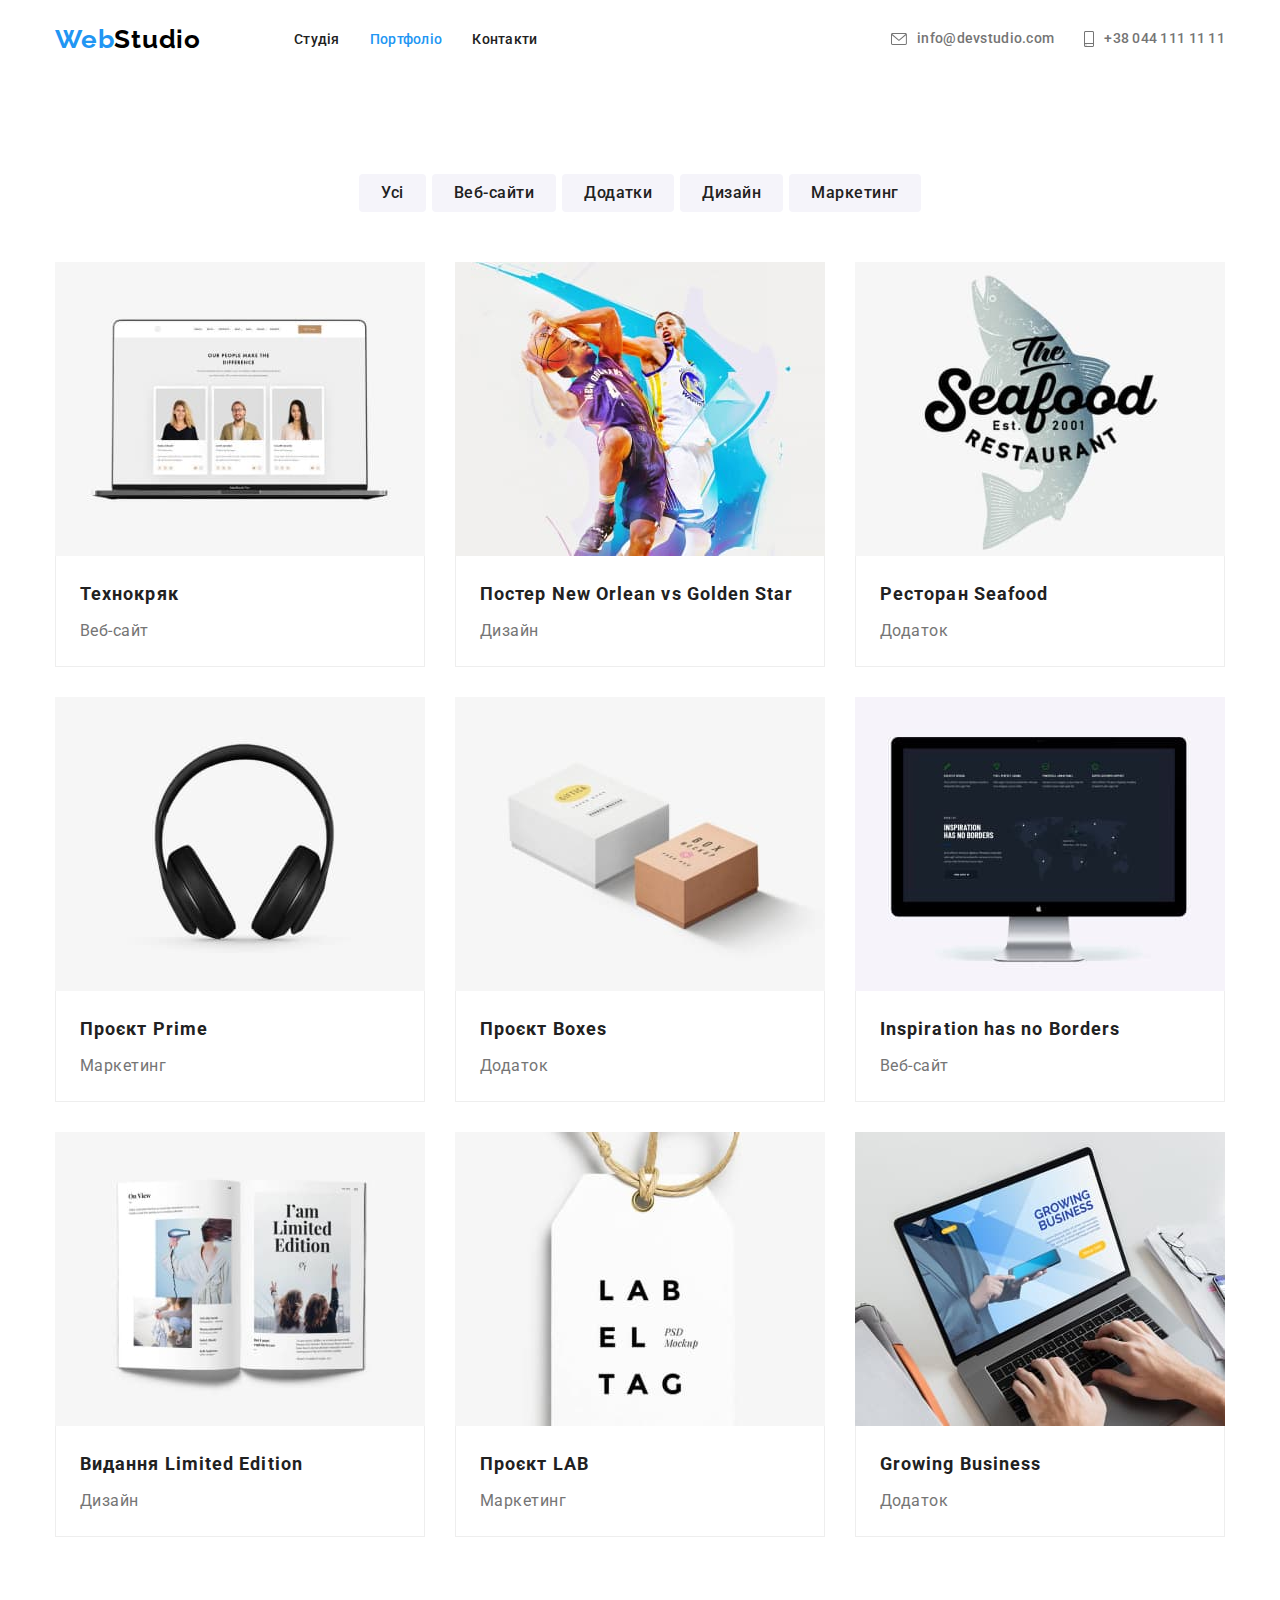
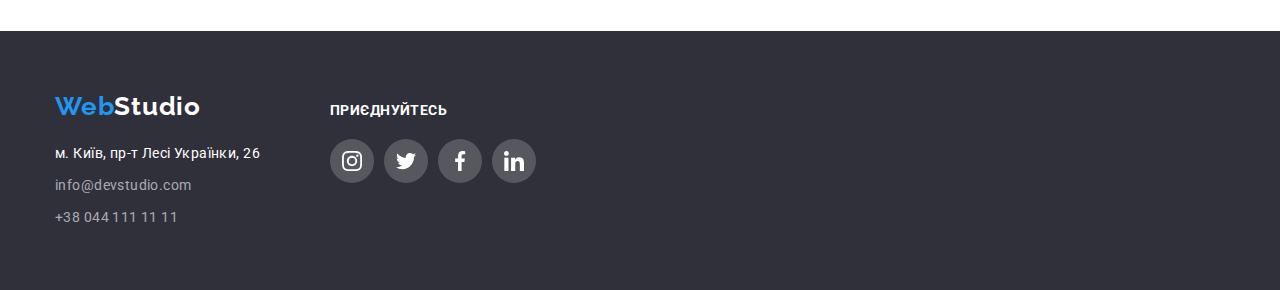
==== portfolio.html @ f6589f6b "1" ====
<!DOCTYPE html>
<html lang="uk">
  <head>
    <meta charset="UTF-8" />
    <meta http-equiv="X-UA-Compatible" content="IE=edge" />
    <meta name="viewport" content="width=device-width, initial-scale=1.0" />
    <title>WebStudio</title>
    <link rel="preconnect" href="https://fonts.googleapis.com" />
    <link rel="preconnect" href="https://fonts.gstatic.com" crossorigin />
    <link
      href="https://fonts.googleapis.com/css2?family=Raleway:wght@700&family=Roboto:wght@400;500;700;900&display=swap"
      rel="stylesheet"
    />
    <link
      href="https://fonts.googleapis.com/css2?family=Raleway:wght@700&family=Roboto:wght@400;500;700;900&display=swap"
      rel="stylesheet"
    />
    <link
      rel="stylesheet"
      href="https://cdnjs.cloudflare.com/ajax/libs/modern-normalize/1.1.0/modern-normalize.min.css"
    />
    <link rel="stylesheet" href="./css/styles.css" />
  </head>
  <body class="site-body">
    <header class="header">
      <div class="contact-nav nav">
        <nav class="header-nav">
          <a href="./index.html" class="header-logo link"
            ><span class="span-logo">Web</span>Studio</a
          >
          <ul class="header-list list">
            <li class="header-nav-item">
              <a class="header-nav-link link" href="./index.html">Студія</a>
            </li>
            <li class="header-nav-item">
              <a class="header-nav-link link current" href="./portfolio.html"
                >Портфоліо</a
              >
            </li>
            <li class="header-nav-item">
              <a class="header-nav-link link" href="#">Контакти</a>
            </li>
          </ul>
        </nav>
        <ul class="header-contact-list list">
          <li class="header-contact-item">
            <a class="header-contact-mail link" href="mailto:info@devstudio.com"
              ><svg class="header-mail-item" width="16" height="12">
                <use href="./images/icon/icon.svg#icon-envelope"></use></svg
              >info@devstudio.com</a
            >
          </li>
          <li class="header-contact-item">
            <a class="header-contact-tel link" href="tel:+380961111111"
              ><svg class="header-tel-item" width="10" height="16">
                <use href="./images/icon/icon.svg#icon-smartphone"></use>
              </svg>
              +38 044 111 11 11</a
            >
          </li>
        </ul>
      </div>
    </header>

    <main class="main">
      <section class="section-portfolio">
        <div class="container-portfolio">
          <h1 hidden>Портфоліо</h1>
          <ul class="portfolio-main-btn list">
            <li class="portfolio-filter">
              <button type="button" class="portfolio-btn link">Усі</button>
            </li>
            <li class="portfolio-filter">
              <button type="button" class="portfolio-btn link">
                Веб-сайти
              </button>
            </li>
            <li class="portfolio-filter">
              <button type="button" class="portfolio-btn link">Додатки</button>
            </li>
            <li class="portfolio-filter">
              <button type="button" class="portfolio-btn link">Дизайн</button>
            </li>
            <li class="portfolio-filter">
              <button type="button" class="portfolio-btn link">
                Маркетинг
              </button>
            </li>
          </ul>

          <ul class="card-list list">
            <li class="brite-list">
              <a class="card link" href="./images/portfolio-img/laptop.jpg">
                <img
                  class="img"
                  src="./images/portfolio-img/laptop.jpg"
                  alt="laptop"
                  width="370"
                  height="294"
                />

                <div class="portfolio-text">
                  <h2 class="portfolio-title link">Технокряк</h2>
                  <p class="portfolio-paragrapf link">Веб-сайт</p>
                </div>
              </a>
            </li>

            <li class="brite-list">
              <a class="card link" href="./images/portfolio-img/basketball.jpg">
                <img
                  src="./images/portfolio-img/basketball.jpg"
                  alt="poster"
                  width="370"
                  height="294"
                />
                <div class="portfolio-text">
                  <h2 lang="en" class="portfolio-title link">
                    Постер New Orlean vs Golden Star
                  </h2>
                  <p class="portfolio-paragrapf link">Дизайн</p>
                </div>
              </a>
            </li>

            <li class="brite-list">
              <a
                class="card link"
                href="./images/portfolio-img/baner-seafood.jpg"
              >
                <img
                  src="./images/portfolio-img/baner-seafood.jpg"
                  alt="seafood"
                  width="370"
                  height="294"
                />
                <div class="portfolio-text">
                  <h2 class="portfolio-title link">Ресторан Seafood</h2>
                  <p class="portfolio-paragrapf link">Додаток</p>
                </div>
              </a>
            </li>

            <li class="brite-list">
              <a class="card link" href="./images/portfolio-img/headphone.jpg">
                <img
                  src="./images/portfolio-img/headphone.jpg"
                  alt="headphone"
                  width="370"
                  height="294"
                />
                <div class="portfolio-text">
                  <h2 lang="en" class="portfolio-title link">Проєкт Prime</h2>
                  <p class="portfolio-paragrapf link">Маркетинг</p>
                </div>
              </a>
            </li>

            <li class="brite-list">
              <a class="card link" href="./images/portfolio-img/box.jpg">
                <img
                  src="./images/portfolio-img/box.jpg"
                  alt="box"
                  width="370"
                  height="294"
                />
                <div class="portfolio-text">
                  <h2 class="portfolio-title link">Проєкт Boxes</h2>
                  <p class="portfolio-paragrapf link">Додаток</p>
                </div></a
              >
            </li>

            <li class="brite-list">
              <a class="card link" href="./images/portfolio-img/pc.jpg">
                <img
                  src="./images/portfolio-img/pc.jpg"
                  alt="pc"
                  width="370"
                  height="294"
                />
                <div class="portfolio-text">
                  <h2 lang="en" class="portfolio-title link">
                    Inspiration has no Borders
                  </h2>
                  <p class="portfolio-paragrapf link">Веб-сайт</p>
                </div></a
              >
            </li>

            <li class="brite-list">
              <a class="card link" href="./images/portfolio-img/magazine.jpg">
                <img
                  src="./images/portfolio-img/magazine.jpg"
                  alt="magazine"
                  width="370"
                  height="294"
                />
                <div class="portfolio-text">
                  <h2 lang="en" class="portfolio-title link">
                    Видання Limited Edition
                  </h2>
                  <p class="portfolio-paragrapf link">Дизайн</p>
                </div></a
              >
            </li>

            <li class="brite-list">
              <a class="card link" href="./images/portfolio-img/baner-lab.jpg">
                <img
                  src="./images/portfolio-img/baner-lab.jpg"
                  alt="baner-lab"
                  width="370"
                  height="294"
                />
                <div class="portfolio-text">
                  <h2 class="portfolio-title link">Проєкт LAB</h2>
                  <p class="portfolio-paragrapf link">Маркетинг</p>
                </div></a
              >
            </li>

            <li class="brite-list">
              <a class="card link" href="./images/portfolio-img/notebook.jpg">
                <img
                  src="./images/portfolio-img/notebook.jpg"
                  alt="notebook"
                  width="370"
                  height="294"
                />
                <div class="portfolio-text">
                  <h2 lang="en" class="portfolio-title link">
                    Growing Business
                  </h2>
                  <p class="portfolio-paragrapf link">Додаток</p>
                </div></a
              >
            </li>
          </ul>
        </div>
      </section>
    </main>
  </body>
  <footer class="footer">
    <div class="footer-box container">
      <div class="footer-container">
        <div class="">
          <a class="footer-logo link" href="./index.html">
            <span class="logo link">Web</span>Studio</a
          >
          <address class="footer-contact">
            <ul class="footer-contact-list list">
              <li class="footer-contact-item">
                <a
                  class="footer-contact-gps link"
                  href="https://google.com"
                  target="_blank"
                  rel="noopener noreferrer nofollow"
                  >м. Київ, пр-т Лесі Українки, 26</a
                >
              </li>
              <li class="footer-contact-item">
                <a
                  class="footer-contact-mail link"
                  href="mailto:info@devstudio.com"
                  >info@devstudio.com</a
                >
              </li>

              <li class="footer-contact-item">
                <a class="footer-contact-tel link" href="tel:+380961111111">
                  +38 044 111 11 11</a
                >
              </li>
            </ul>
          </address>
        </div>
      </div>
      <div class="footer-soc-container">
        <h2 class="footer-soc-title">Приєднуйтесь</h2>
        <ul class="footer-soc-list list">
          <li class="footer-soc-item">
            <a href="" class="footer-soc-link link">
              <svg width="20" height="20">
                <use href="./images/icon/icon.svg#icon-instagram"></use>
              </svg>
            </a>
          </li>
          <li class="footer-soc-item">
            <a href="" class="footer-soc-link link">
              <svg width="20" height="20">
                <use href="./images/icon/icon.svg#icon-twitter"></use>
              </svg>
            </a>
          </li>
          <li class="footer-soc-item">
            <a href="" class="footer-soc-link link">
              <svg width="20" height="20">
                <use href="./images/icon/icon.svg#icon-facebook"></use>
              </svg>
            </a>
          </li>
          <li class="footer-soc-item">
            <a href="" class="footer-soc-link link">
              <svg width="20" height="20">
                <use href="./images/icon/icon.svg#icon-linkedin"></use>
              </svg>
            </a>
          </li>
        </ul>
      </div>
    </div>
  </footer>
</html>
---- css/styles.css ----
.site-body {
  font-family: "Roboto", sans-serif;
  background: #ffffff;
}
.list {
  list-style: none;
  display: flex;
  gap: 30px;
}
.link {
  text-decoration: none;
}
.link:hover {
  color: #2196f3;
}
.link:focus {
  color: #2196f3;
}
p,
h1,
h2,
h3,
h4,
h5,
h6 {
  margin: 0;
}
ul,
ol {
  margin: 0;
  padding-left: 0;
}
img {
  display: block;
}

.header {
  background: #ffffff;
  padding-top: 24px;
  padding-bottom: 25px;
}
.container {
  width: 1200px;
  padding-left: 15px;
  padding-right: 15px;
  margin: 0 auto;
}

.contact-nav {
  width: 1200px;
  padding-left: 15px;
  padding-right: 15px;
  margin: 0 auto;
}

.nav {
  display: flex;
  align-items: center;
  justify-content: space-between;
}
.header-nav {
  display: flex;
  align-items: center;
}
.header-logo {
  font-family: "Raleway", sans-serif;
  font-weight: 700;
  font-size: 26px;
  line-height: 1.19;
  letter-spacing: 0.03em;
  color: #000000;
}
.header-list {
  margin-left: 93px;
}
.span-logo {
  color: #2196f3;
}
/*
.header-nav-item {
}*/
.header-nav-link {
  font-weight: 500;
  font-size: 14px;
  line-height: 1.14;
  letter-spacing: 0.02em;
  color: #212121;
}
.current {
  color: #2196f3;
}
.header-contact-list {
  display: flex;
}
/*.header-contact-item {
}*/
.header-contact-mail {
  font-weight: 500;
  font-size: 14px;
  line-height: 1.14;
  letter-spacing: 0.02em;
  color: #757575;
  display: flex;
  align-items: center;
}
.header-mail-item {
  fill: currentColor;
  margin-right: 10px;
}
.header-tel-item {
  fill: currentColor;
  margin-right: 10px;
}
.header-contact-tel {
  font-weight: 500;
  font-size: 14px;
  line-height: 1.14;
  letter-spacing: 0.02em;
  color: #757575;
  display: flex;
  align-items: center;
}
.hero {
  background: #2f303a;
  padding-top: 200px;
  padding-bottom: 200px;
  background-image: linear-gradient(
      rgba(47, 48, 58, 0.4),
      rgba(47, 48, 58, 0.4)
    ),
    url(../images/heroimg.jpg);
  background-repeat: no-repeat;
  background-position: center;
  background-size: cover;
  width: 1600px;
  height: 600px;
  margin: 0 auto;
}
.hero-title {
  font-weight: 900;
  font-size: 44px;
  line-height: 1.36;
  text-align: center;
  letter-spacing: 0.06em;
  text-transform: uppercase;
  color: #ffffff;
  width: 696px;
  margin-bottom: 30px;
  margin-right: auto;
  margin-left: auto;
}
.hero-btn {
  font-family: inherit;
  font-weight: 700;
  font-size: 16px;
  line-height: 1.88;
  letter-spacing: 0.06em;
  color: #ffffff;
  margin: 0 auto;
  display: flex;
  padding: 10px 32px;
  background-color: #2196f3;

  box-shadow: 0px 4px 4px rgba(0, 0, 0, 0.15);
  border-radius: 4px;
}

.benefits-soc-list {
  width: 100%;
  height: 100%;
}

.benefits-soc-item {
  height: 120px;
  display: block;
  display: flex;
  align-items: center;
  justify-content: center;
  border-radius: 4px;
  margin-bottom: 30px;
  background-color: #f5f4fa;
}

.features {
  padding-top: 94px;
  padding-bottom: 94px;
}
/* hidden .benefits {}*/
.features-title {
  font-weight: 700;
  font-size: 14px;
  line-height: 1.14;
  letter-spacing: 0.03em;
  text-transform: uppercase;
  color: #212121;
  margin-bottom: 10px;
}
.features-text {
  font-size: 14px;
  line-height: 1.71;
  letter-spacing: 0.03em;
  color: #757575;
}
.features-item {
  width: 270px;
}

.different {
  padding-bottom: 94px;
}
.different-title {
  font-weight: 700;
  font-size: 36px;
  line-height: 1.16;
  text-align: center;
  letter-spacing: 0.03em;
  color: #212121;
  margin-bottom: 50px;
}
/*
.different-item {
}*/
.team {
  background-color: #f5f4fa;
  padding-top: 94px;
  padding-bottom: 94px;
}
.team-title {
  font-weight: 700;
  font-size: 36px;
  line-height: 1.16;
  text-align: center;
  letter-spacing: 0.03pm;
  color: #212121;
  margin-bottom: 50px;
}

.team-img {
  background-color: #ffffff;
  box-shadow: 0px 1px 3px rgba(0, 0, 0, 0.12), 0px 1px 1px rgba(0, 0, 0, 0.14),
    0px 2px 1px rgba(0, 0, 0, 0.2);
  border-radius: 0px 0px 4px 4px;
}

.team-soc-list {
  justify-content: center;
  gap: 10px;
}

.team-soc-item {
  width: 44px;
  height: 44px;
}
.team-soc-link {
  width: 100%;
  height: 100%;
  border-radius: 50%;
  display: block;
  display: flex;
  align-items: center;
  justify-content: center;
  fill: #afb1b8;
}

.team-soc-link:hover,
.team-soc-link:focus {
  background-color: #2196f3;
  fill: #ffffff;
}

.team-soc-link:hover {
  background-color: #2196f3;
}
.team-soc-link:hover .team-soc-icon {
  fill: #ffffff;
}

.team-worker {
  font-weight: 500;
  font-size: 16px;
  line-height: 1.19;
  text-align: center;
  letter-spacing: 0.03em;
  color: #212121;
  margin-bottom: 10px;
}
.team-profession {
  line-height: 1.19;
  text-align: center;
  letter-spacing: 0.03em;
  color: #757575;
  margin-bottom: 16px;
}
.team-worker-profession {
  padding-top: 30px;
  padding-bottom: 30px;
}

.test-list {
  display: flex;
  gap: 30px;
}

.test-item {
  width: calc(100% - 150px / 6);
  height: 92px;
}
.test-link {
  width: 100%;
  height: 100%;
  border: 1px solid #afb1b8;
  border-radius: 5px;
  display: flex;
  align-items: center;
  justify-content: center;
  fill: #afb1b8;
}

.test-link:hover,
.test-link:focus {
  fill: #2196f3;
  border: 1px solid #2196f3;
}

.container-client {
  width: 1200px;
  padding-left: 15px;
  padding-right: 15px;
  margin: 0 auto;
}
.client {
  padding-top: 94px;
  padding-bottom: 94px;
}

.footer {
  background-color: #2f303a;
  padding-top: 60px;
  padding-bottom: 60px;
}
.footer-logo {
  font-family: "Raleway", sans-serif;
  font-weight: 700;
  font-size: 26px;
  line-height: 1.19;
  letter-spacing: 0.03em;
  color: #ffffff;
}
.logo {
  color: #2196f3;
}
.footer-contact {
  font-style: normal;
  margin-top: 20px;
}
.footer-contact-list {
  display: inline;
}
.footer-contact-gps {
  font-size: 14px;
  line-height: 1.71;
  letter-spacing: 0.03em;
  color: #ffffff;
}
.footer-contact-mail {
  font-size: 14px;
  line-height: 1.71;
  letter-spacing: 0.03em;
  color: rgba(255, 255, 255, 0.6);
}
.footer-contact-tel {
  font-size: 14px;
  line-height: 1.71;
  letter-spacing: 0.03em;
  color: rgba(255, 255, 255, 0.6);
}
.footer-contact-item {
  margin-bottom: 8px;
}

.footer-contact-item:last-child {
  margin-bottom: 0px;
}

.footer-box {
  display: flex;
  align-items: baseline;
}

.footer-soc-title {
  font-weight: 700;
  font-size: 14px;
  line-height: 1.14;
  letter-spacing: 0.03em;
  text-transform: uppercase;
  color: #ffffff;
  margin-bottom: 20px;
}
.footer-soc-list {
  display: flex;
  gap: 10px;
}
.footer-soc-container {
  margin-left: 70px;
}

.footer-soc-item {
  width: 44px;
  height: 44px;
  border-radius: 50%;
  background-color: rgba(255, 255, 255, 0.1);
}

.footer-soc-item:hover,
.footer-soc-item:focus {
  background-color: #2196f3;
  fill: #ffffff;
}
.footer-soc-link {
  width: 100%;
  height: 100%;
  border-radius: 50%;
  fill: #ffffff;
  background: rgba(255, 255, 255, 0.1);
  display: flex;
  align-items: center;
  justify-content: center;
}
.footer-soc-link:hover,
.footer-soc-link:focus {
  background-color: #2196f3;
  fill: #ffffff;
}

/*portfol*/

.section-portfolio {
  padding-top: 94px;
  padding-bottom: 94px;
}
.portfolio-main-btn {
  margin-bottom: 50px;
  display: flex;
  gap: 6px;
  justify-content: center;
}
.container-portfolio {
  width: 1200px;
  padding-left: 15px;
  padding-right: 15px;
  margin: 0 auto;
}

.portfolio-btn {
  font-family: inherit;
  font-weight: 500;
  font-size: 16px;
  line-height: 1.62;
  text-align: center;
  letter-spacing: 0.03em;
  color: #212121;
  border: none;
  cursor: pointer;
  background: #f5f4fa;
  border-radius: 4px;

  border: none;
  padding-left: 22px;
  padding-right: 22px;
  padding-top: 6px;
  padding-bottom: 6px;
}
.hero-btn:focus {
  color: #212121;
}
.hero-btn:hover {
  color: #212121;
}

.portfolio-btn:focus,
.portfolio-btn:hover {
  color: #ffffff;
  background-color: #2196f3;
}
.portfolio-filter {
}
.portfolio-filter:hover,
.portfolio-filter:focus {
  box-shadow: 0px 3px 1px rgba(0, 0, 0, 0.1), 0px 1px 2px rgba(0, 0, 0, 0.08),
    0px 2px 2px rgba(0, 0, 0, 0.12);
  border-radius: 4px;
}

/*.img {
}*/
.portfolio-text {
  padding-top: 20px;
  padding-bottom: 20px;
  padding-left: 24px;
  padding-right: 24px;
  border-right: 1px solid #eeeeee;
  border-bottom: 1px solid #eeeeee;
  border-left: 1px solid #eeeeee;
}
.portfolio-title {
  font-weight: 700;
  font-size: 18px;
  line-height: 2;
  letter-spacing: 0.06em;
  color: #212121;
  margin-bottom: 4px;
}
.portfolio-paragrapf {
  line-height: 1.88;
  letter-spacing: 0.03em;
  color: #757575;
}
.container-portfolio {
  width: 1200px;
  margin-left: auto;
  margin-right: auto;
  justify-content: center;
  padding-top: 0px;
  padding-bottom: 0px;
  padding-left: 15px;
  padding-right: 15px;
}
.card-list {
  display: flex;
  flex-wrap: wrap;
}
.card {
  display: block;
}

.card:hover,
.card:focus {
  box-shadow: 0px 1px 1px rgba(0, 0, 0, 0.12), 0px 4px 4px rgba(0, 0, 0, 0.06),
    1px 4px 6px rgba(0, 0, 0, 0.16);
}
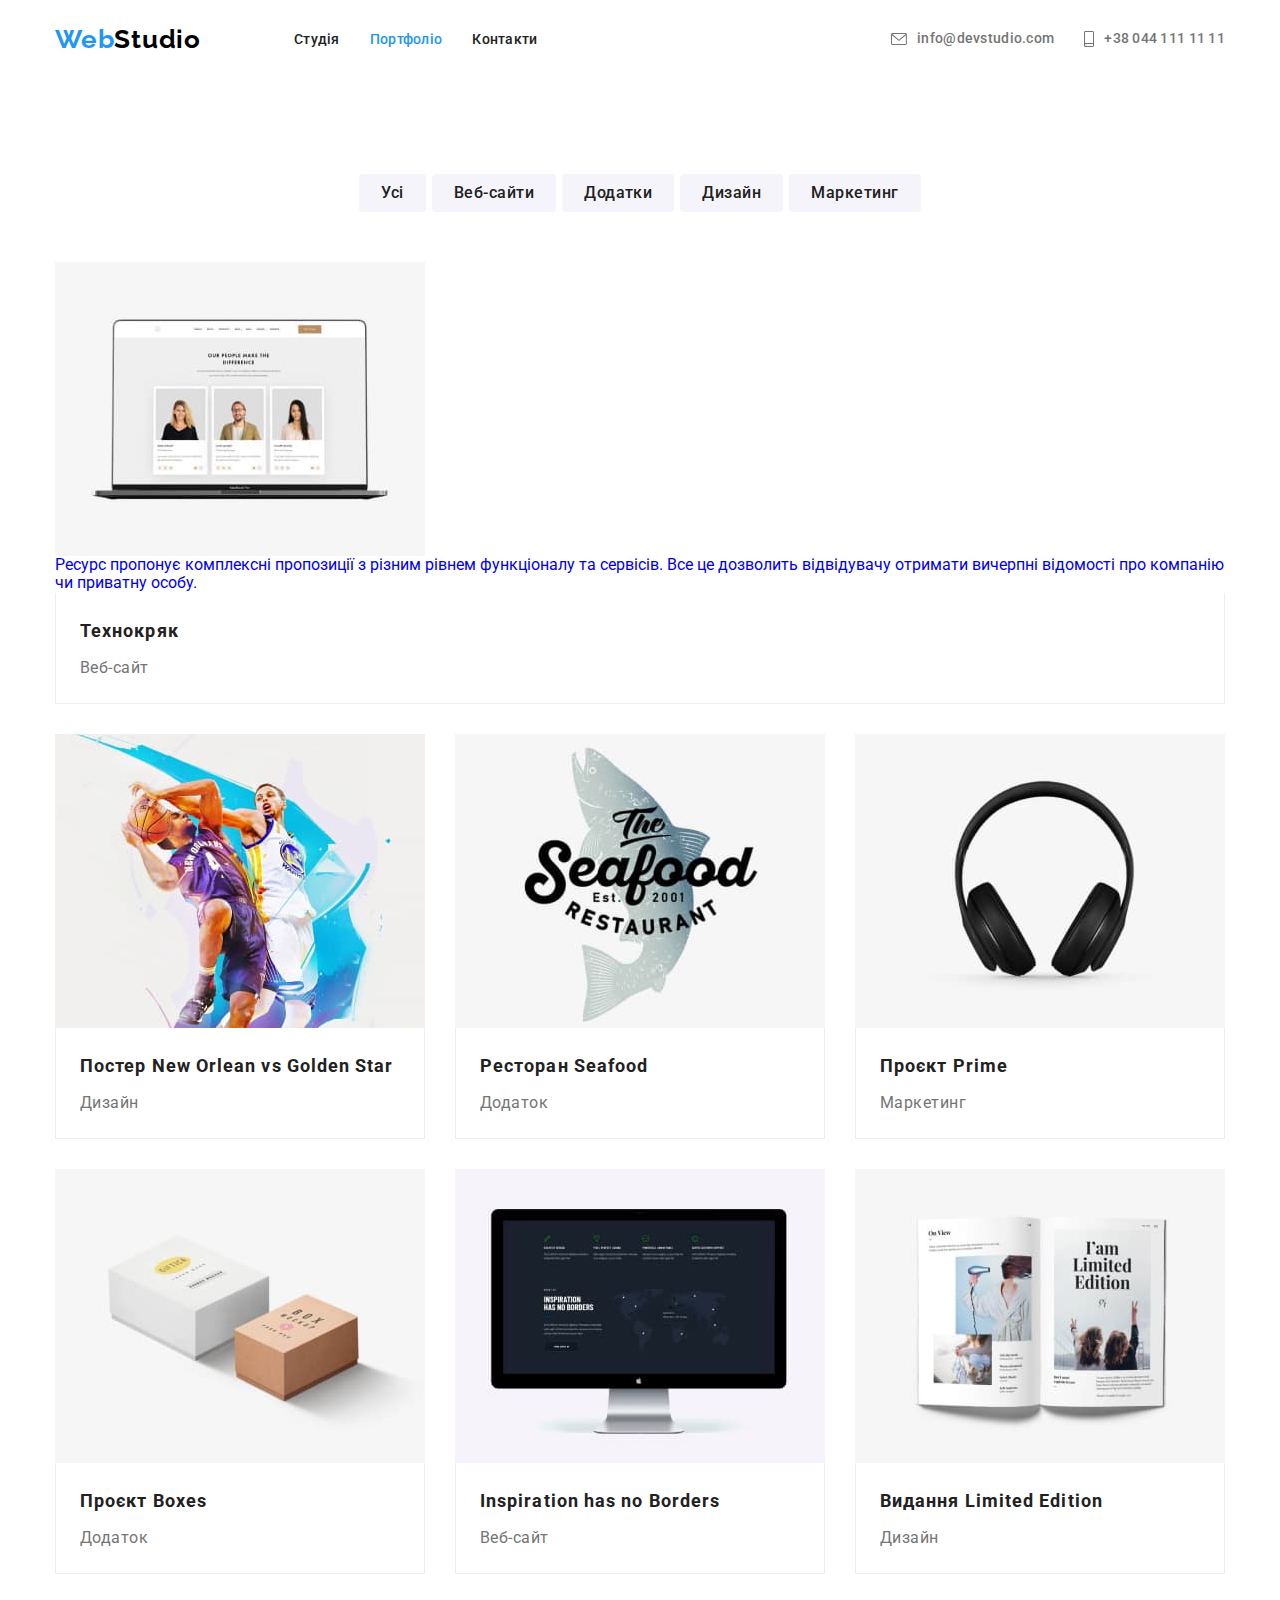
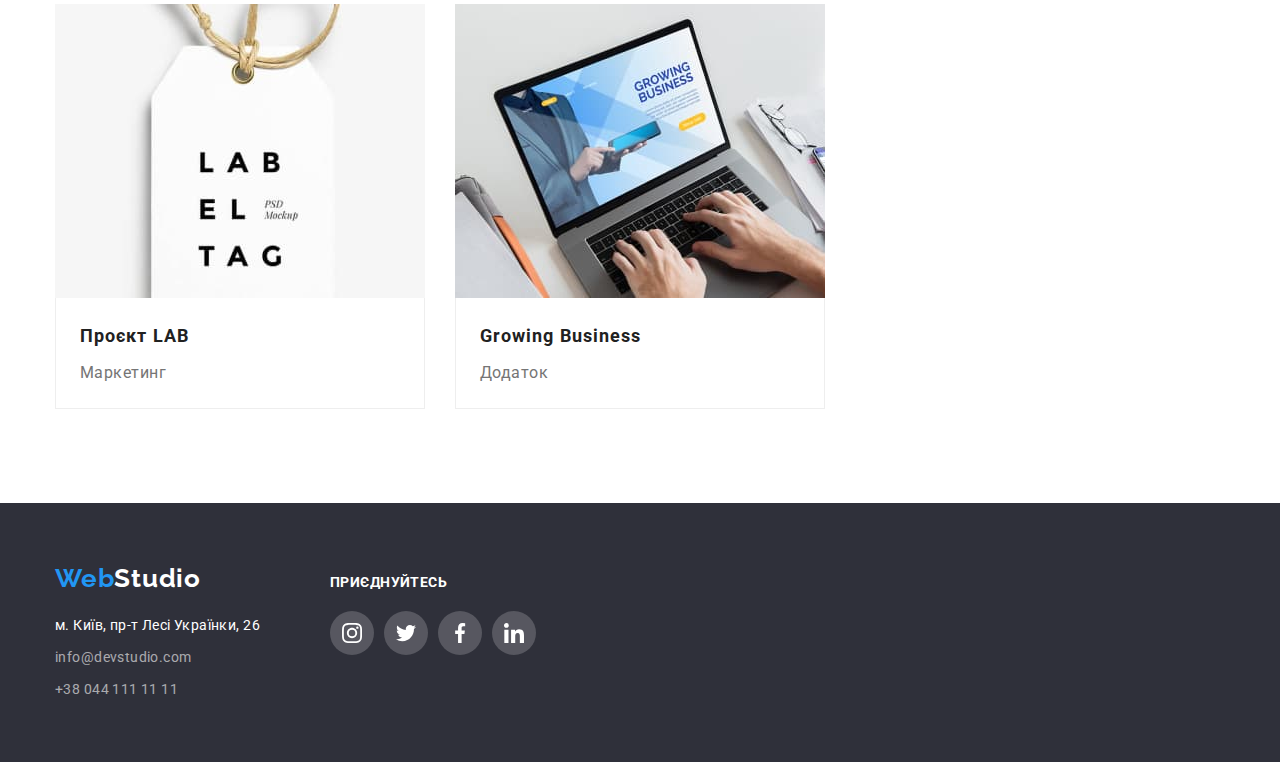
==== commit d5f777e5: "1" ====
--- a/portfolio.html
+++ b/portfolio.html
@@ -90,6 +90,7 @@
 
           <ul class="card-list list">
             <li class="brite-list">
+              <div class="brite-card">
               <a class="card link" href="./images/portfolio-img/laptop.jpg">
                 <img
                   class="img"
@@ -98,7 +99,8 @@
                   width="370"
                   height="294"
                 />
-
+                <p class="card-text">Ресурс пропонує комплексні пропозиції з різним рівнем функціоналу та сервісів. Все це дозволить відвідувачу отримати вичерпні відомості про компанію чи приватну особу.</p>
+</div>
                 <div class="portfolio-text">
                   <h2 class="portfolio-title link">Технокряк</h2>
                   <p class="portfolio-paragrapf link">Веб-сайт</p>
--- a/css/styles.css
+++ b/css/styles.css
@@ -538,3 +538,9 @@
   box-shadow: 0px 1px 1px rgba(0, 0, 0, 0.12), 0px 4px 4px rgba(0, 0, 0, 0.06),
     1px 4px 6px rgba(0, 0, 0, 0.16);
 }
+
+.brite-card {
+}
+
+.card-text {
+}
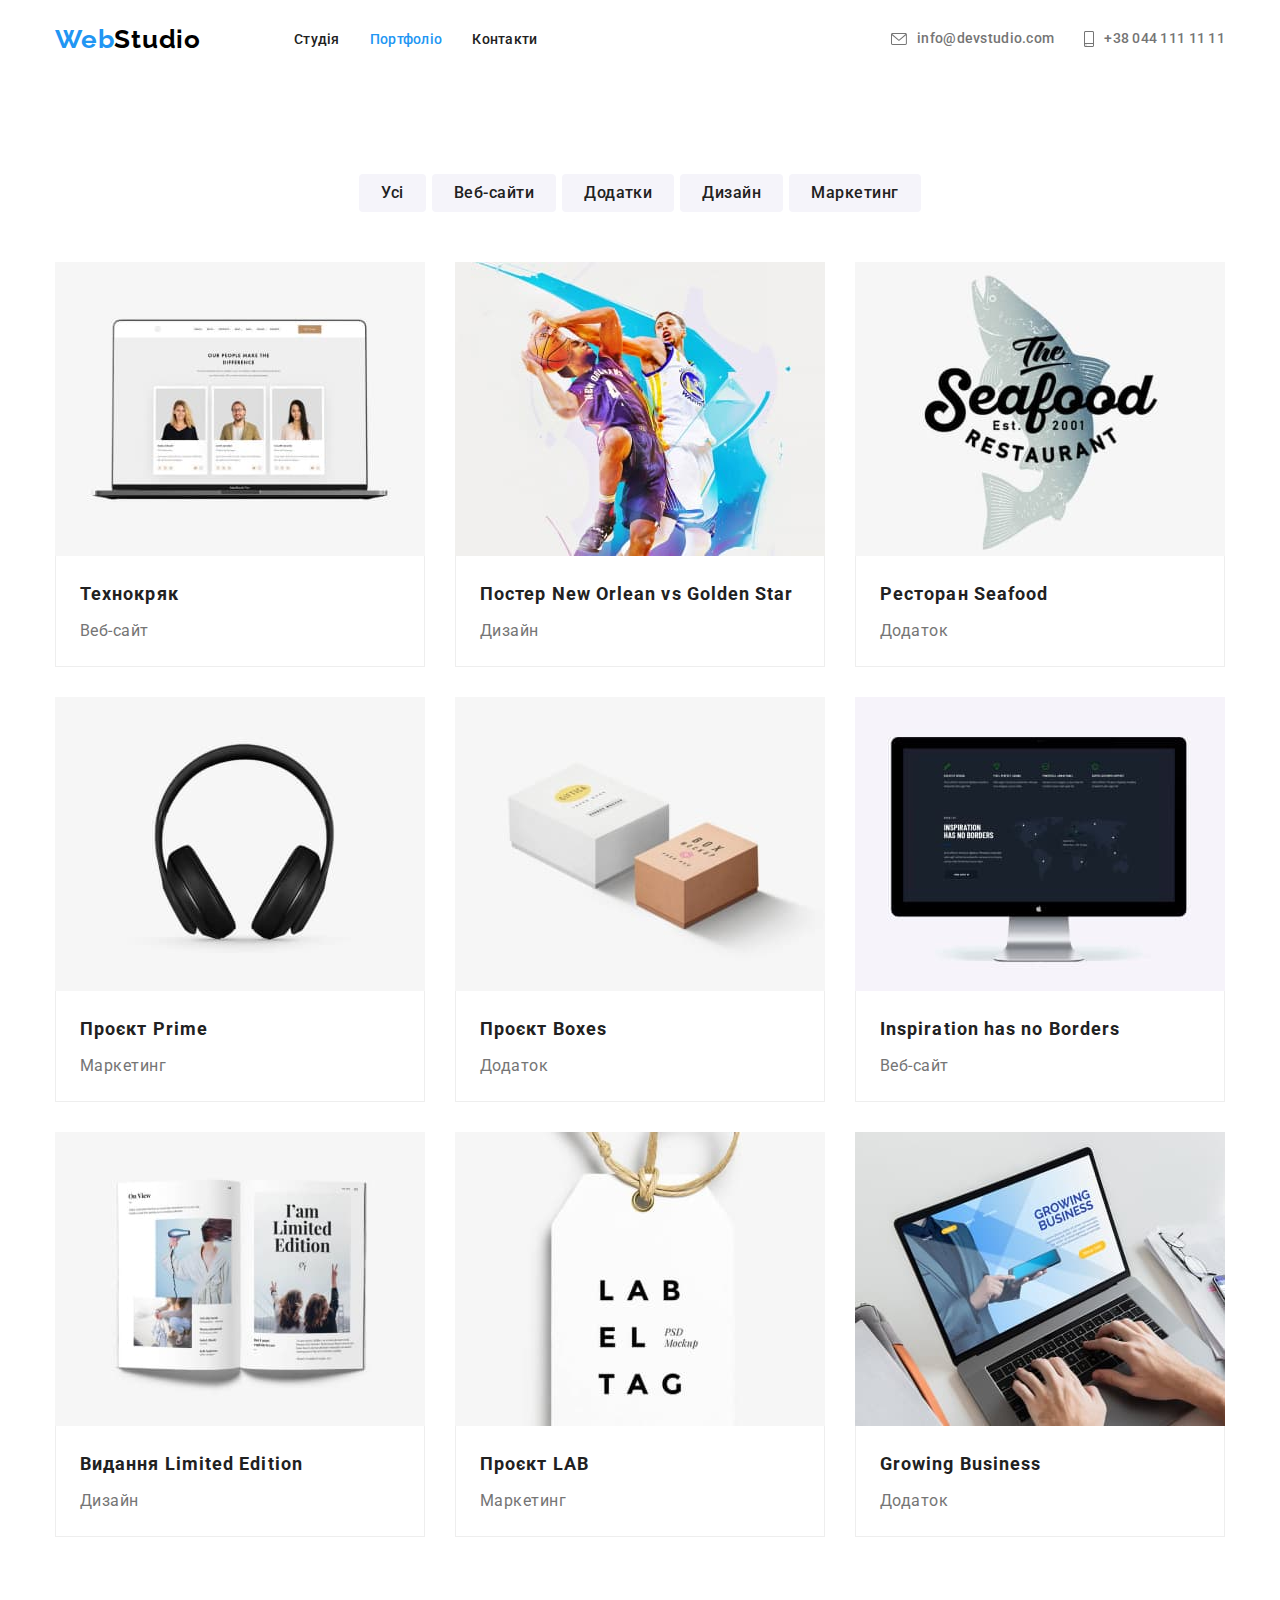
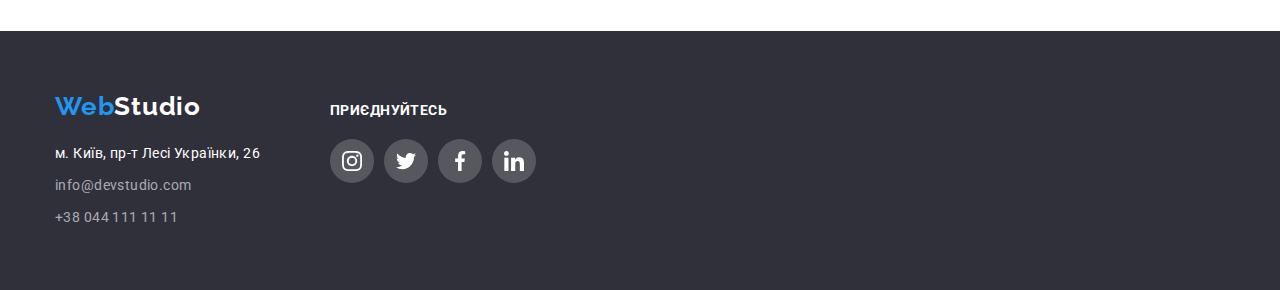
==== commit 1042c028: "1" ====
--- a/portfolio.html
+++ b/portfolio.html
@@ -90,17 +90,21 @@
 
           <ul class="card-list list">
             <li class="brite-list">
-              <div class="brite-card">
               <a class="card link" href="./images/portfolio-img/laptop.jpg">
-                <img
-                  class="img"
-                  src="./images/portfolio-img/laptop.jpg"
-                  alt="laptop"
-                  width="370"
-                  height="294"
-                />
-                <p class="card-text">Ресурс пропонує комплексні пропозиції з різним рівнем функціоналу та сервісів. Все це дозволить відвідувачу отримати вичерпні відомості про компанію чи приватну особу.</p>
-</div>
+                <div class="brite-card">
+                  <img
+                    class="img"
+                    src="./images/portfolio-img/laptop.jpg"
+                    alt="laptop"
+                    width="370"
+                    height="294"
+                  />
+                  <p class="card-text">
+                    Ресурс пропонує комплексні пропозиції з різним рівнем
+                    функціоналу та сервісів. Все це дозволить відвідувачу
+                    отримати вичерпні відомості про компанію чи приватну особу.
+                  </p>
+                </div>
                 <div class="portfolio-text">
                   <h2 class="portfolio-title link">Технокряк</h2>
                   <p class="portfolio-paragrapf link">Веб-сайт</p>
--- a/css/styles.css
+++ b/css/styles.css
@@ -39,6 +39,7 @@
   padding-top: 24px;
   padding-bottom: 25px;
 }
+
 .container {
   width: 1200px;
   padding-left: 15px;
@@ -76,6 +77,7 @@
 .span-logo {
   color: #2196f3;
 }
+
 /*
 .header-nav-item {
 }*/
@@ -102,6 +104,8 @@
   color: #757575;
   display: flex;
   align-items: center;
+  transition-duration: 250ms;
+  transition-timing-function: cubic-bezier(0.4, 0, 0.2, 1);
 }
 .header-mail-item {
   fill: currentColor;
@@ -119,6 +123,8 @@
   color: #757575;
   display: flex;
   align-items: center;
+  transition-duration: 250ms;
+  transition-timing-function: cubic-bezier(0.4, 0, 0.2, 1);
 }
 .hero {
   background: #2f303a;
@@ -163,6 +169,11 @@
 
   box-shadow: 0px 4px 4px rgba(0, 0, 0, 0.15);
   border-radius: 4px;
+
+  border: 4px solid #2196f3;
+  transition-property: background-color, transform;
+  transition-duration: 250ms;
+  transition-timing-function: cubic-bezier(0.4, 0, 0.2, 1);
 }
 
 .benefits-soc-list {
@@ -217,6 +228,28 @@
   color: #212121;
   margin-bottom: 50px;
 }
+.different-item-img {
+  position: relative;
+}
+
+.label {
+  position: absolute;
+  width: 370px;
+  height: 70px;
+  background: rgba(47, 48, 58, 0.8);
+  padding-top: 27px;
+  bottom: 0;
+  font-weight: 700;
+  font-size: 14px;
+  line-height: 1.14;
+  text-align: center;
+  letter-spacing: 0.03em;
+  text-transform: uppercase;
+  color: #ffffff;
+}
+
+/* Десктопні додатки */
+
 /*
 .different-item {
 }*/
@@ -260,6 +293,9 @@
   align-items: center;
   justify-content: center;
   fill: #afb1b8;
+  transition-property: fill, background-color;
+  transition-duration: 250ms;
+  transition-timing-function: cubic-bezier(0.4, 0, 0.2, 1);
 }
 
 .team-soc-link:hover,
@@ -482,8 +518,7 @@
   color: #ffffff;
   background-color: #2196f3;
 }
-.portfolio-filter {
-}
+
 .portfolio-filter:hover,
 .portfolio-filter:focus {
   box-shadow: 0px 3px 1px rgba(0, 0, 0, 0.1), 0px 1px 2px rgba(0, 0, 0, 0.08),
@@ -540,7 +575,27 @@
 }
 
 .brite-card {
+  position: relative;
+  overflow: hidden;
+  display: flex;
 }
 
 .card-text {
-}
+  position: absolute;
+  font-weight: 400;
+  font-size: 18px;
+  line-height: 1.56;
+  letter-spacing: 0.03em;
+  color: #ffffff;
+  opacity: 0;
+  background-color: rgba(33, 150, 243, 0.9);
+  display: inline-block;
+  transform: translateY(100%);
+  transition-duration: 250ms;
+  transition-timing-function: cubic-bezier(0.4, 0, 0.2, 1);
+  overflow: auto;
+  padding-top: 63px;
+  padding-left: 24px;
+  padding-bottom: 63px;
+  padding-right: 24px;
+}
